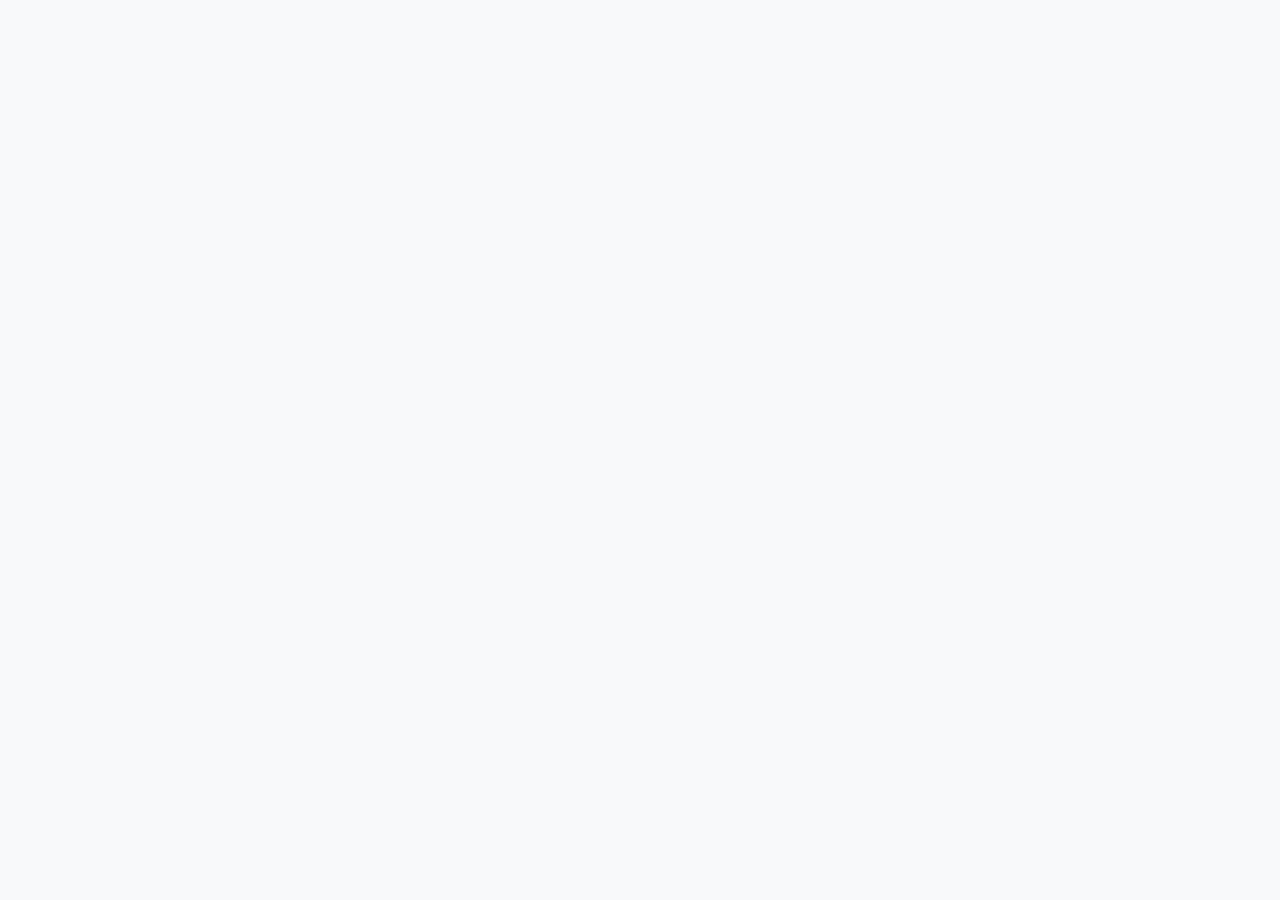
==== Module07_mini_exercise_starter/index.html @ b95b8d17 "Initial commit: Add starter template" ====
<!DOCTYPE html>
<html lang="en">
  <head>
    <meta charset="UTF-8" />
    <meta http-equiv="X-UA-Compatible" content="IE=edge" />
    <meta name="viewport" content="width=device-width, initial-scale=1.0" />
    
    <!-- Link CSS ของ Bootstrap และ Style หลัก -->
    <link rel="stylesheet" href="css/bootstrap.min.css" />
    <link rel="stylesheet" href="css/style.css" />
    
    <!-- Link Bootstrap Icons -->
    <link rel="stylesheet" href="https://cdn.jsdelivr.net/npm/bootstrap-icons@1.11.0/font/bootstrap-icons.css" />
    
    <title>CS100 Mini Exercises</title>
  </head>
  <body class="bg-light">

    <!-- Container หลักสำหรับรองรับเนื้อหาทุกข้อ -->
    <div class="container py-5">
      
    </div>

    <!-- Link JS ของ Bootstrap -->
    <script src="js/bootstrap.bundle.min.js"></script>
  </body>
</html>
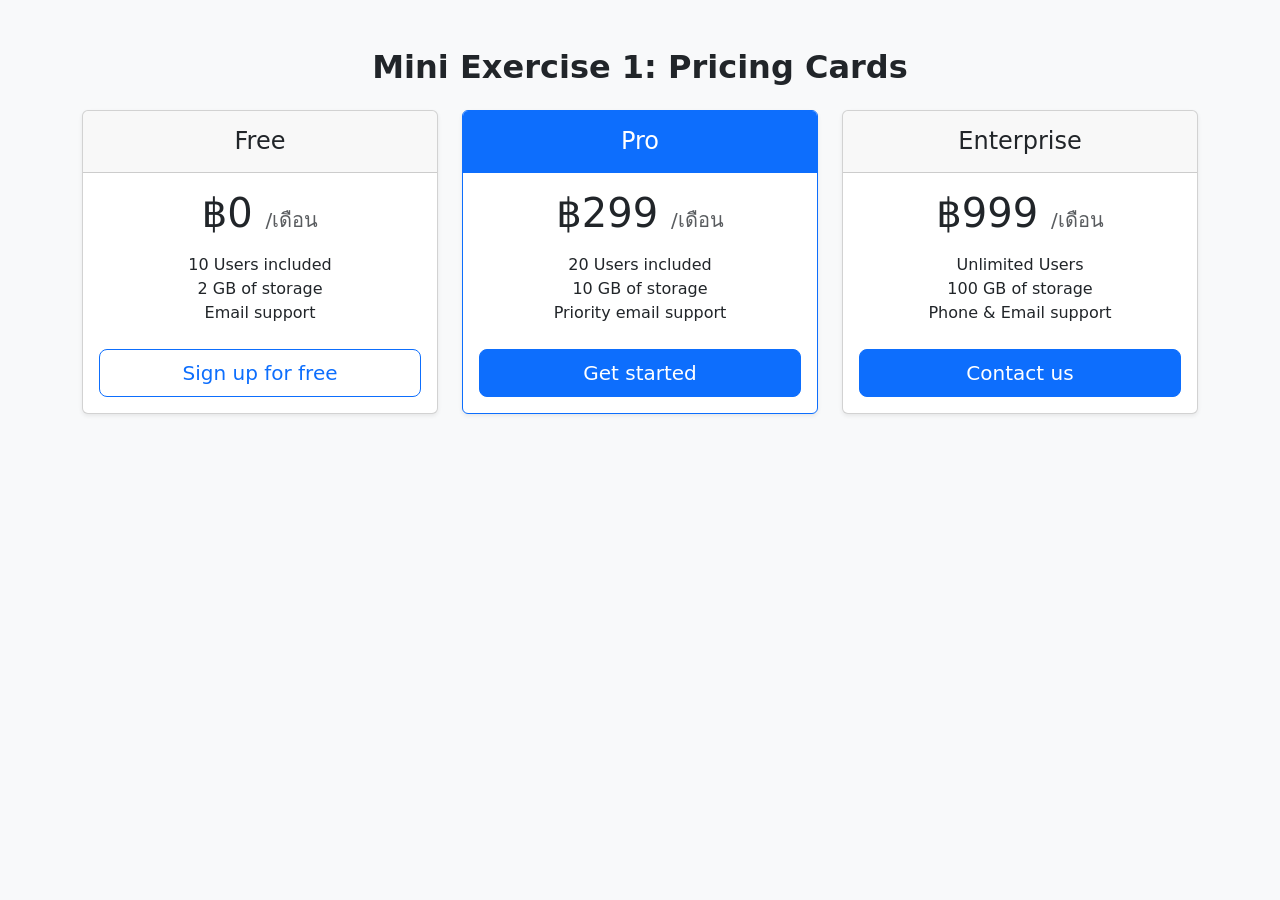
==== commit f3db954d: "Feat: Complete Mini Exercise 1 - Pricing Cards" ====
--- a/Module07_mini_exercise_starter/index.html
+++ b/Module07_mini_exercise_starter/index.html
@@ -18,7 +18,72 @@
 
     <!-- Container หลักสำหรับรองรับเนื้อหาทุกข้อ -->
     <div class="container py-5">
-      
+      <!-- Mini Exercise 1: Pricing Cards -->
+      <h2 class="text-center mb-4 fw-bold">Mini Exercise 1: Pricing Cards</h2>
+
+      <div class="row row-cols-1 row-cols-md-3 g-4 mb-5 text-center">
+
+        <!-- Card 1: Free -->
+        <div class="col">
+          <div class="card h-100 shadow-sm">
+            <div class="card-header py-3">
+              <h4 class="my-0 fw-normal">Free</h4>
+            </div>
+            <div class="card-body d-flex flex-column justify-content-between">
+              <div>
+                <h1 class="card-title pricing-card-title">฿0 <small class="text-muted fs-5">/เดือน</small></h1>
+                <ul class="list-unstyled mt-3 mb-4">
+                  <li>10 Users included</li>
+                  <li>2 GB of storage</li>
+                  <li>Email support</li>
+                </ul>
+              </div>
+              <button type="button" class="w-100 btn btn-lg btn-outline-primary">Sign up for free</button>
+            </div>
+          </div>
+        </div>
+
+        <!-- Card 2: Pro -->
+        <div class="col">
+          <div class="card h-100 shadow-sm border-primary">
+            <div class="card-header py-3 text-bg-primary border-primary">
+              <h4 class="my-0 fw-normal">Pro</h4>
+            </div>
+            <div class="card-body d-flex flex-column justify-content-between">
+              <div>
+                <h1 class="card-title pricing-card-title">฿299 <small class="text-muted fs-5">/เดือน</small></h1>
+                <ul class="list-unstyled mt-3 mb-4">
+                  <li>20 Users included</li>
+                  <li>10 GB of storage</li>
+                  <li>Priority email support</li>
+                </ul>
+              </div>
+              <button type="button" class="w-100 btn btn-lg btn-primary">Get started</button>
+            </div>
+          </div>
+        </div>
+
+        <!-- Card 3: Enterprise -->
+        <div class="col">
+          <div class="card h-100 shadow-sm">
+            <div class="card-header py-3">
+              <h4 class="my-0 fw-normal">Enterprise</h4>
+            </div>
+            <div class="card-body d-flex flex-column justify-content-between">
+              <div>
+                <h1 class="card-title pricing-card-title">฿999 <small class="text-muted fs-5">/เดือน</small></h1>
+                <ul class="list-unstyled mt-3 mb-4">
+                  <li>Unlimited Users</li>
+                  <li>100 GB of storage</li>
+                  <li>Phone & Email support</li>
+                </ul>
+              </div>
+              <button type="button" class="w-100 btn btn-lg btn-primary">Contact us</button>
+            </div>
+          </div>
+        </div>
+
+      </div>
     </div>
 
     <!-- Link JS ของ Bootstrap -->
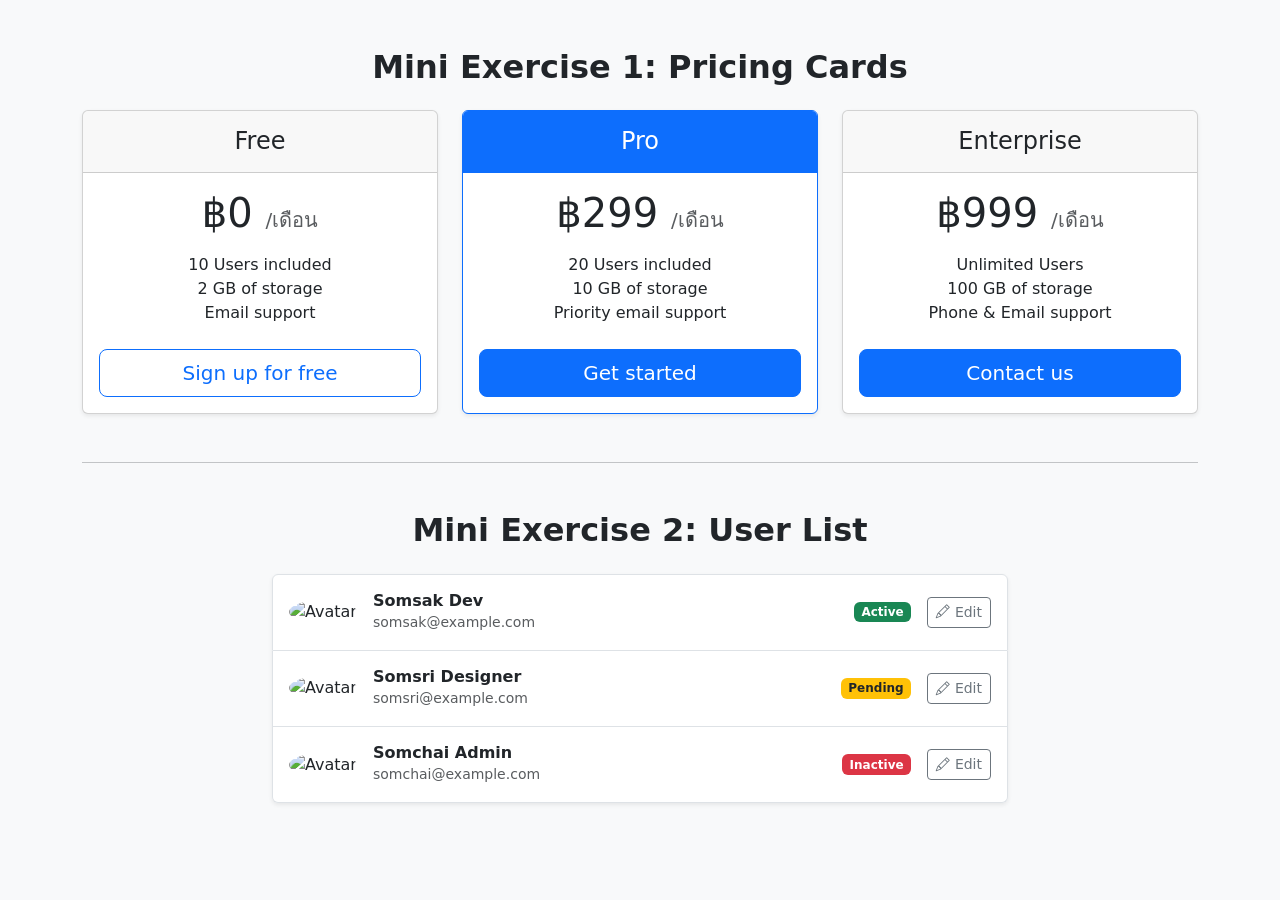
==== commit 2fcf5dea: "Feat: Complete Mini Exercise 2 - User List" ====
--- a/Module07_mini_exercise_starter/index.html
+++ b/Module07_mini_exercise_starter/index.html
@@ -18,7 +18,10 @@
 
     <!-- Container หลักสำหรับรองรับเนื้อหาทุกข้อ -->
     <div class="container py-5">
+
+      <!-- ========================================== -->
       <!-- Mini Exercise 1: Pricing Cards -->
+      <!-- ========================================== -->
       <h2 class="text-center mb-4 fw-bold">Mini Exercise 1: Pricing Cards</h2>
 
       <div class="row row-cols-1 row-cols-md-3 g-4 mb-5 text-center">
@@ -84,9 +87,78 @@
         </div>
 
       </div>
+
+
+      <hr class="my-5">
+
+
+      <!-- ========================================== -->
+      <!-- Mini Exercise 2: User List -->
+      <!-- ========================================== -->
+      <div class="row justify-content-center">
+        <div class="col-md-8">
+          <h2 class="mb-4 text-center fw-bold">Mini Exercise 2: User List</h2>
+
+          <div class="list-group shadow-sm">
+
+            <!-- User 1 -->
+            <div class="list-group-item d-flex justify-content-between align-items-center p-3">
+              <div class="d-flex align-items-center">
+                <img src="https://picsum.photos/id/64/50/50" class="rounded-circle me-3" alt="Avatar">
+                <div>
+                  <h6 class="mb-0 fw-bold">Somsak Dev</h6>
+                  <small class="text-muted">somsak@example.com</small>
+                </div>
+              </div>
+              <div class="d-flex align-items-center">
+                <span class="badge bg-success me-3">Active</span>
+                <button class="btn btn-sm btn-outline-secondary">
+                  <i class="bi bi-pencil"></i> Edit
+                </button>
+              </div>
+            </div>
+
+            <!-- User 2 -->
+            <div class="list-group-item d-flex justify-content-between align-items-center p-3">
+              <div class="d-flex align-items-center">
+                <img src="https://picsum.photos/id/65/50/50" class="rounded-circle me-3" alt="Avatar">
+                <div>
+                  <h6 class="mb-0 fw-bold">Somsri Designer</h6>
+                  <small class="text-muted">somsri@example.com</small>
+                </div>
+              </div>
+              <div class="d-flex align-items-center">
+                <span class="badge bg-warning text-dark me-3">Pending</span>
+                <button class="btn btn-sm btn-outline-secondary">
+                  <i class="bi bi-pencil"></i> Edit
+                </button>
+              </div>
+            </div>
+
+            <!-- User 3 -->
+            <div class="list-group-item d-flex justify-content-between align-items-center p-3">
+              <div class="d-flex align-items-center">
+                <img src="https://picsum.photos/id/1005/50/50" class="rounded-circle me-3" alt="Avatar">
+                <div>
+                  <h6 class="mb-0 fw-bold">Somchai Admin</h6>
+                  <small class="text-muted">somchai@example.com</small>
+                </div>
+              </div>
+              <div class="d-flex align-items-center">
+                <span class="badge bg-danger me-3">Inactive</span>
+                <button class="btn btn-sm btn-outline-secondary">
+                  <i class="bi bi-pencil"></i> Edit
+                </button>
+              </div>
+            </div>
+
+          </div>
+        </div>
+      </div>
+
     </div>
 
     <!-- Link JS ของ Bootstrap -->
     <script src="js/bootstrap.bundle.min.js"></script>
   </body>
-</html>
+</html>
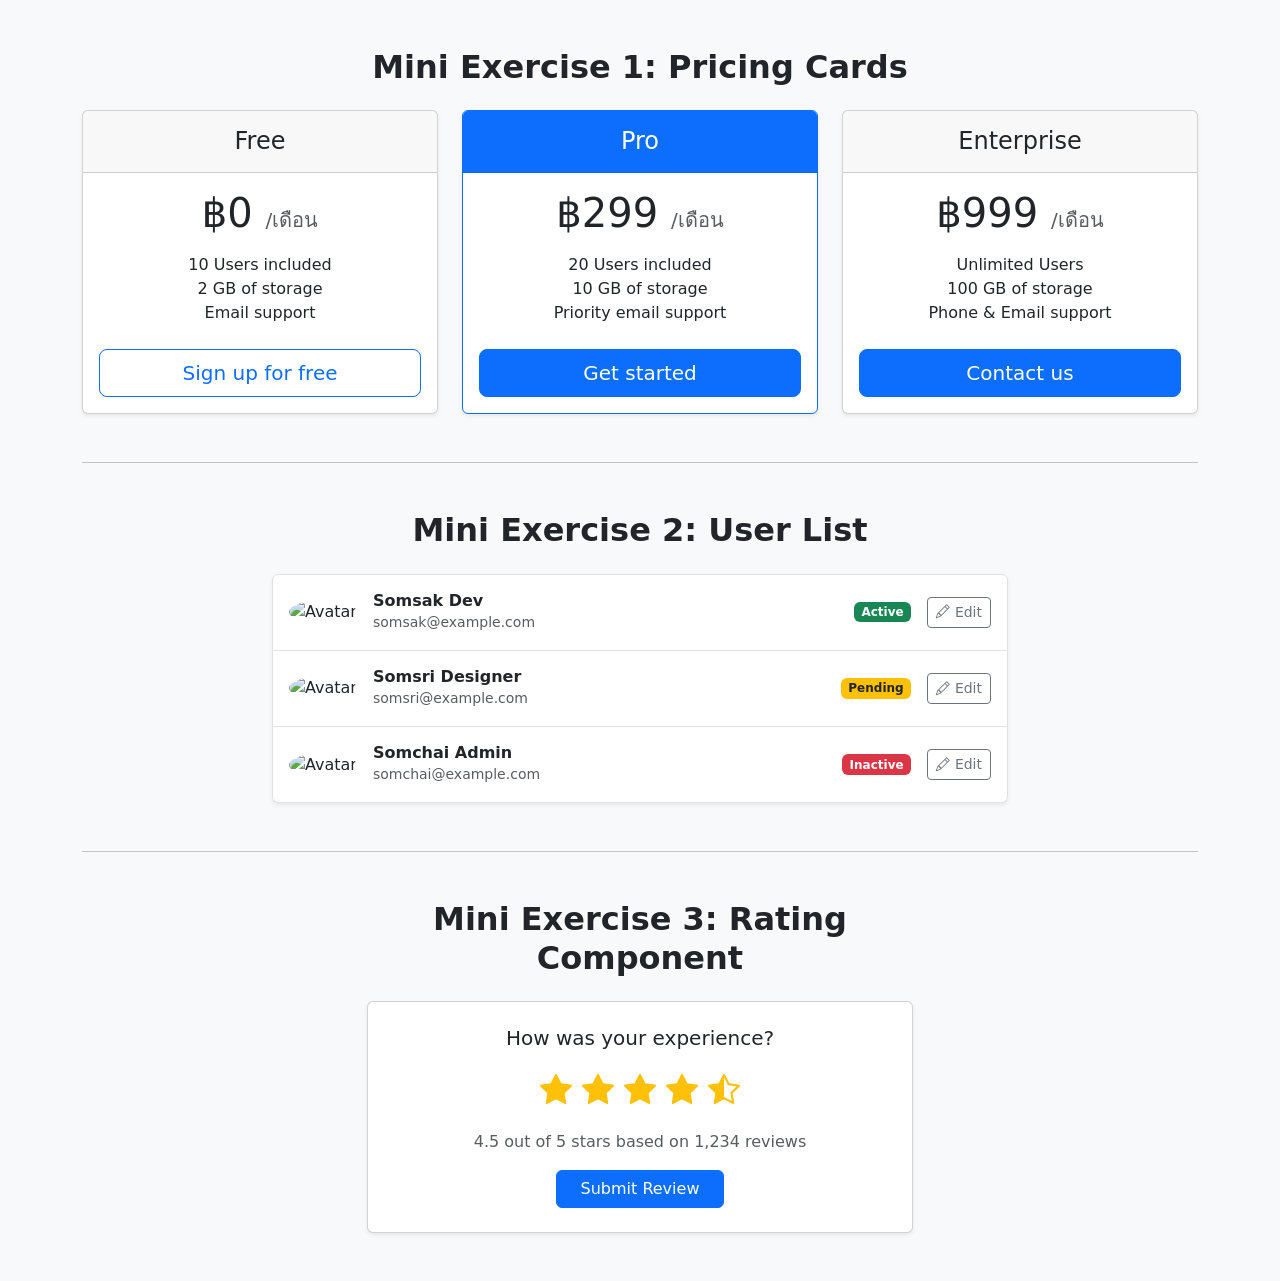
==== commit 597726de: "Feat: Complete Mini Exercise 3 - Rating Component" ====
--- a/Module07_mini_exercise_starter/index.html
+++ b/Module07_mini_exercise_starter/index.html
@@ -156,6 +156,38 @@
         </div>
       </div>
 
+
+      <hr class="my-5">
+
+
+      <!-- ========================================== -->
+      <!-- Mini Exercise 3: Rating Component -->
+      <!-- ========================================== -->
+      <div class="row justify-content-center text-center">
+        <div class="col-md-6">
+          <h2 class="mb-4 fw-bold">Mini Exercise 3: Rating Component</h2>
+
+          <div class="card p-4 shadow-sm">
+            <h5 class="card-title mb-3">How was your experience?</h5>
+            
+            <!-- ดาว 5 ดวง -->
+            <div class="fs-2 text-warning mb-3">
+              <i class="bi bi-star-fill"></i>
+              <i class="bi bi-star-fill"></i>
+              <i class="bi bi-star-fill"></i>
+              <i class="bi bi-star-fill"></i>
+              <i class="bi bi-star-half"></i>
+            </div>
+            
+            <p class="text-muted">4.5 out of 5 stars based on 1,234 reviews</p>
+            <div>
+              <button class="btn btn-primary px-4">Submit Review</button>
+            </div>
+          </div>
+
+        </div>
+      </div>
+
     </div>
 
     <!-- Link JS ของ Bootstrap -->
